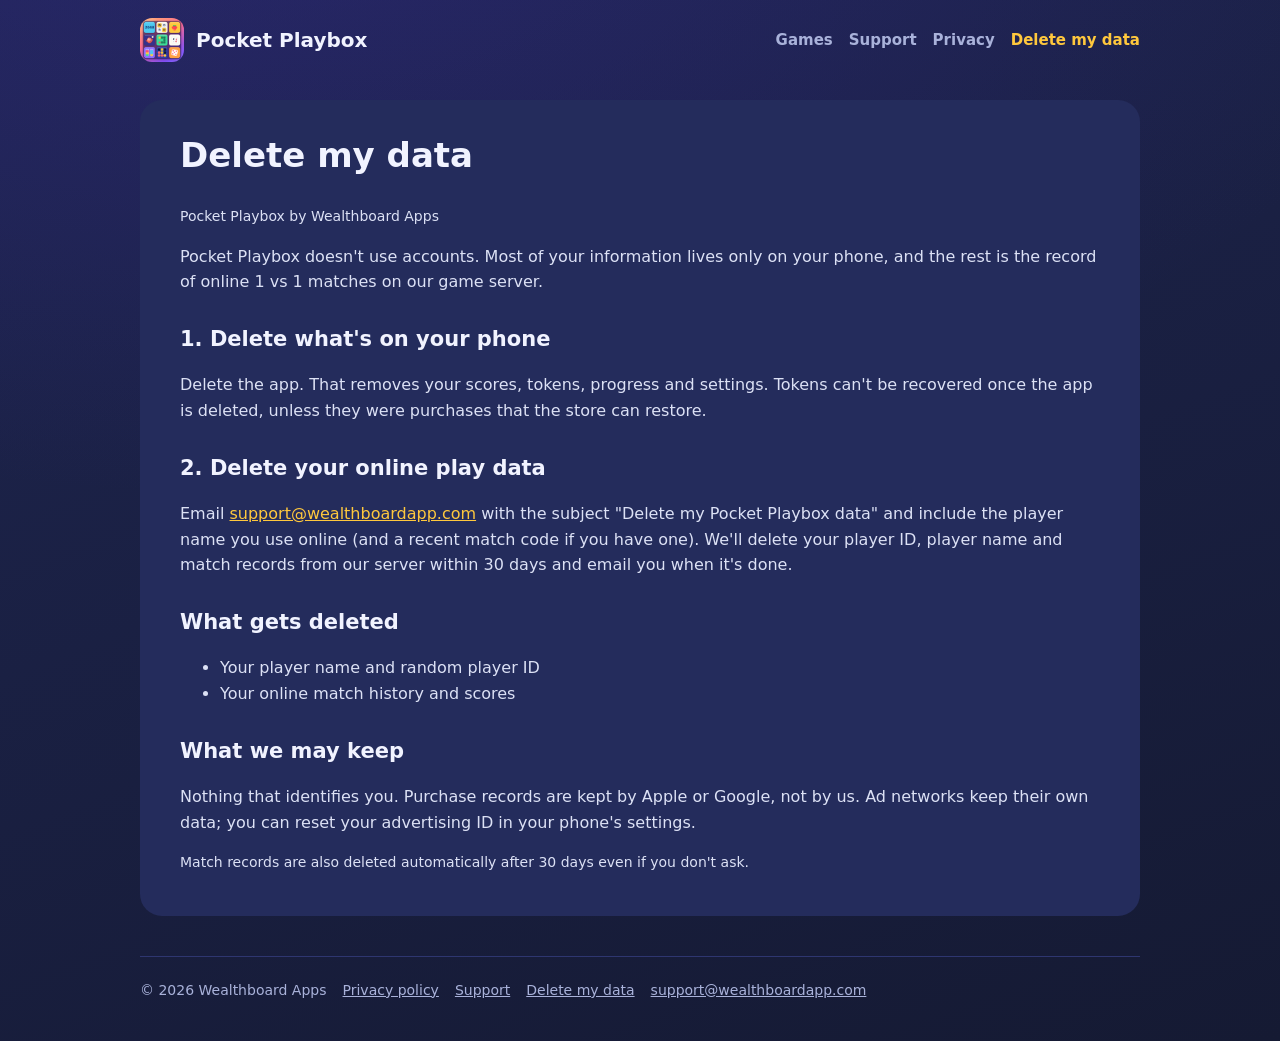
==== delete-data.html @ 3328b536 "Add files via upload site files" ====
<!doctype html><html lang="en"><head><meta charset="utf-8"><meta name="viewport" content="width=device-width,initial-scale=1">
<title>Delete my data · Pocket Playbox</title><meta name="description" content="Pocket Playbox: 43 offline mini-games in one app, from Kitchen Rush to Sudoku, Spelling Bee and Darts.">
<link rel="icon" href="favicon.png"><link rel="stylesheet" href="style.css"></head><body><div class="wrap">
<header class="top"><img src="img/icon.png" alt=""><a class="name" href="index.html">Pocket Playbox</a><nav><a href="index.html">Games</a><a href="support.html">Support</a><a href="privacy.html">Privacy</a><a href="delete-data.html" class=on>Delete my data</a></nav></header>
<div class="doc"><h1>Delete my data</h1><p class="muted">Pocket Playbox by Wealthboard Apps</p>
<p>Pocket Playbox doesn't use accounts. Most of your information lives only on your phone, and the rest is the record of online 1 vs 1 matches on our game server.</p>
<h2>1. Delete what's on your phone</h2>
<p>Delete the app. That removes your scores, tokens, progress and settings. Tokens can't be recovered once the app is deleted, unless they were purchases that the store can restore.</p>
<h2>2. Delete your online play data</h2>
<p>Email <a href="mailto:support@wealthboardapp.com?subject=Delete%20my%20Pocket%20Playbox%20data">support@wealthboardapp.com</a> with the subject "Delete my Pocket Playbox data" and include the player name you use online (and a recent match code if you have one). We'll delete your player ID, player name and match records from our server within 30 days and email you when it's done.</p>
<h2>What gets deleted</h2><ul><li>Your player name and random player ID</li><li>Your online match history and scores</li></ul>
<h2>What we may keep</h2><p>Nothing that identifies you. Purchase records are kept by Apple or Google, not by us. Ad networks keep their own data; you can reset your advertising ID in your phone's settings.</p>
<p class="muted">Match records are also deleted automatically after 30 days even if you don't ask.</p></div>
<footer><span>© 2026 Wealthboard Apps</span><a href="privacy.html">Privacy policy</a><a href="support.html">Support</a><a href="delete-data.html">Delete my data</a><a href="mailto:support@wealthboardapp.com">support@wealthboardapp.com</a></footer>
</div></body></html>
---- style.css ----
:root{--bg:#151A33;--bg2:#1E2550;--card:#242C5C;--ink:#F1F3FF;--ink2:#A9B2DA;--gold:#FFC83D;--coral:#FF6B6B;--mint:#3DDC97;--violet:#8B6CFF}
*{box-sizing:border-box}
body{margin:0;font-family:system-ui,-apple-system,"Segoe UI",Roboto,sans-serif;color:var(--ink);background:radial-gradient(1200px 600px at 20% -10%,#3A2A9A55,transparent),linear-gradient(160deg,var(--bg2),var(--bg));min-height:100vh;line-height:1.6}
a{color:var(--gold)}
.wrap{max-width:1040px;margin:0 auto;padding:0 20px}
header.top{display:flex;align-items:center;gap:12px;padding:18px 0}
header.top img{width:44px;height:44px;border-radius:12px}
header.top .name{font-weight:900;font-size:20px;color:var(--ink);text-decoration:none}
nav{margin-left:auto;display:flex;gap:16px;flex-wrap:wrap}
nav a{color:var(--ink2);text-decoration:none;font-weight:700;font-size:15px}
nav a:hover,nav a.on{color:var(--gold)}
.hero{display:grid;grid-template-columns:1.1fr .9fr;gap:36px;align-items:center;padding:40px 0 30px}
.hero h1{font-size:clamp(34px,5vw,56px);line-height:1.05;margin:0 0 14px;font-weight:900}
.hero h1 span{color:var(--gold)}
.hero p{color:var(--ink2);font-size:18px;margin:0 0 22px}
.badges{display:flex;gap:12px;flex-wrap:wrap}
.btn{display:inline-block;padding:12px 20px;border-radius:14px;font-weight:800;text-decoration:none;background:var(--gold);color:#4A3500;box-shadow:0 4px 0 #B8860B}
.btn.alt{background:var(--card);color:var(--ink);box-shadow:0 4px 0 #161C40}
.soon{font-size:13px;color:var(--ink2);margin-top:10px}
.mosaic{display:grid;grid-template-columns:repeat(3,1fr);gap:10px;transform:rotate(-3deg)}
.mosaic img{width:100%;border-radius:14px;box-shadow:0 8px 20px #0008}
.points{display:grid;grid-template-columns:repeat(4,1fr);gap:14px;margin:20px 0 40px}
.point{background:var(--card);border-radius:18px;padding:16px}
.point b{display:block;font-size:17px;margin-bottom:4px}
.point span{color:var(--ink2);font-size:14px}
h2{font-size:28px;margin:34px 0 6px;font-weight:900}
.cat{color:var(--ink2);margin:22px 0 10px;font-weight:800;text-transform:uppercase;font-size:13px;letter-spacing:.08em}
.grid{display:grid;grid-template-columns:repeat(auto-fill,minmax(170px,1fr));gap:14px}
.game{background:var(--card);border-radius:16px;overflow:hidden}
.game img{width:100%;display:block;aspect-ratio:4/3;object-fit:cover}
.game div{padding:8px 12px 12px}
.game b{display:block}
.game small{color:var(--ink2)}
.doc{background:var(--card);border-radius:22px;padding:28px clamp(18px,4vw,40px);margin:20px 0 40px}
.doc h1{margin-top:0;font-size:34px}
.doc h2{font-size:21px;margin:28px 0 6px}
.doc p,.doc li{color:#DCE1F5}
.muted{color:var(--ink2);font-size:14px}
.faq details{background:#1B2250;border-radius:14px;padding:12px 16px;margin:10px 0}
.faq summary{font-weight:800;cursor:pointer}
footer{border-top:1px solid #2E3670;padding:22px 0 40px;color:var(--ink2);font-size:14px;display:flex;gap:16px;flex-wrap:wrap}
footer a{color:var(--ink2)}
@media(max-width:780px){.hero{grid-template-columns:1fr}.points{grid-template-columns:1fr 1fr}nav{margin-left:0;width:100%}header.top{flex-wrap:wrap}}
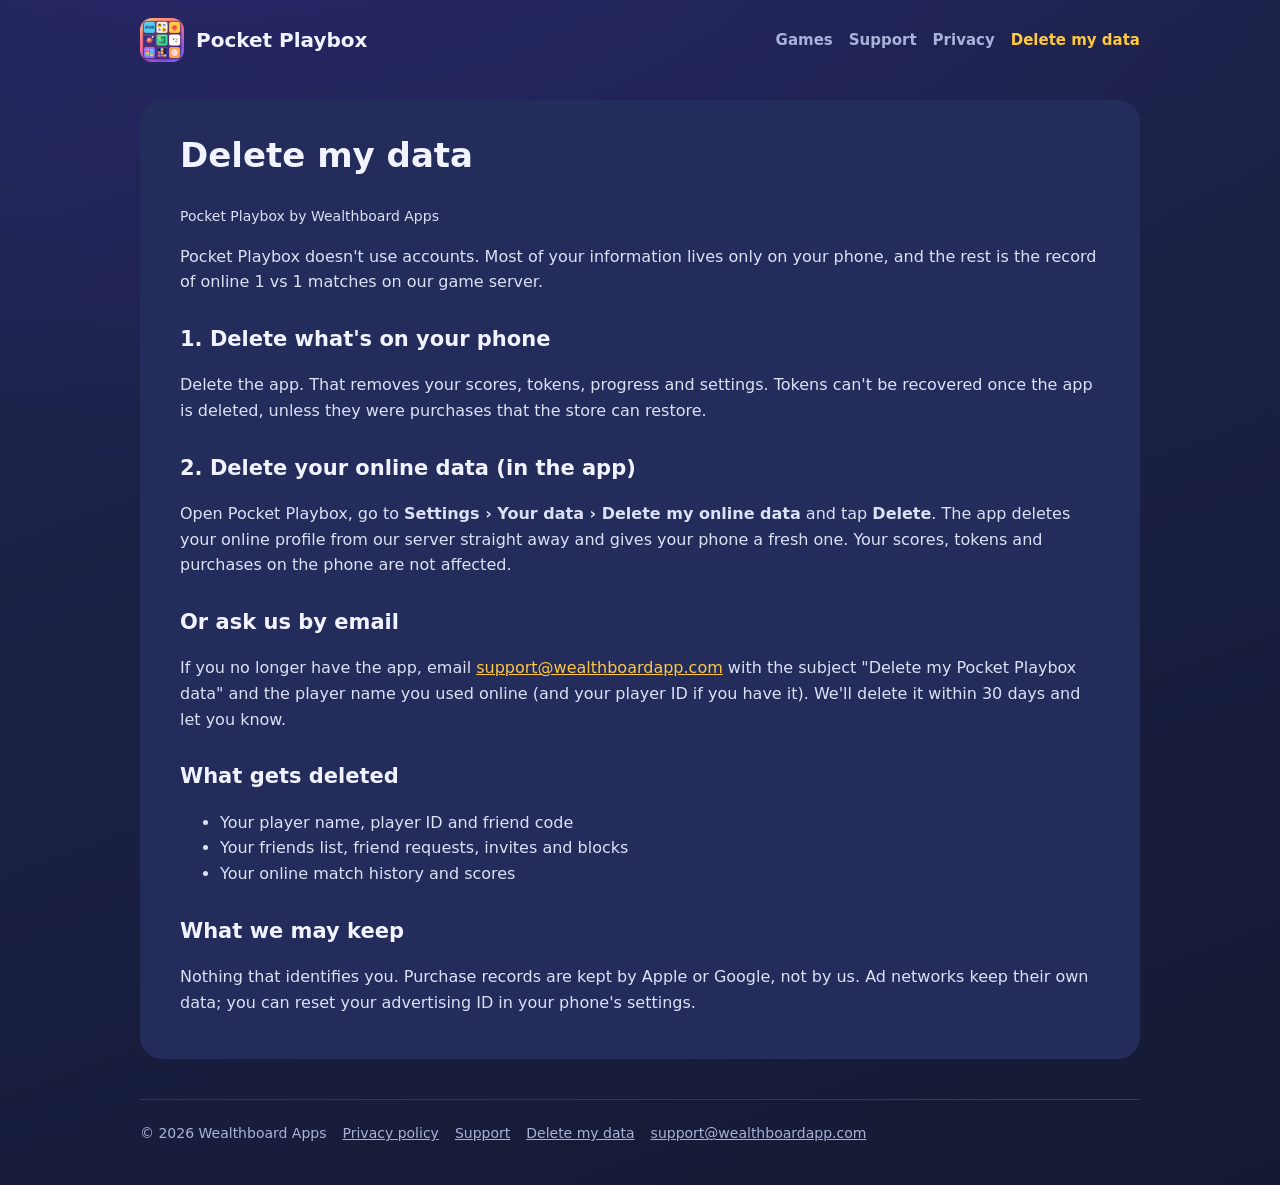
==== commit 101d190a: "uploaded edited html files" ====
--- a/delete-data.html
+++ b/delete-data.html
@@ -6,10 +6,12 @@
 <p>Pocket Playbox doesn't use accounts. Most of your information lives only on your phone, and the rest is the record of online 1 vs 1 matches on our game server.</p>
 <h2>1. Delete what's on your phone</h2>
 <p>Delete the app. That removes your scores, tokens, progress and settings. Tokens can't be recovered once the app is deleted, unless they were purchases that the store can restore.</p>
-<h2>2. Delete your online play data</h2>
-<p>Email <a href="mailto:support@wealthboardapp.com?subject=Delete%20my%20Pocket%20Playbox%20data">support@wealthboardapp.com</a> with the subject "Delete my Pocket Playbox data" and include the player name you use online (and a recent match code if you have one). We'll delete your player ID, player name and match records from our server within 30 days and email you when it's done.</p>
-<h2>What gets deleted</h2><ul><li>Your player name and random player ID</li><li>Your online match history and scores</li></ul>
+<h2>2. Delete your online data (in the app)</h2>
+<p>Open Pocket Playbox, go to <b>Settings › Your data › Delete my online data</b> and tap <b>Delete</b>. The app deletes your online profile from our server straight away and gives your phone a fresh one. Your scores, tokens and purchases on the phone are not affected.</p>
+<h2>Or ask us by email</h2>
+<p>If you no longer have the app, email <a href="mailto:support@wealthboardapp.com?subject=Delete%20my%20Pocket%20Playbox%20data">support@wealthboardapp.com</a> with the subject "Delete my Pocket Playbox data" and the player name you used online (and your player ID if you have it). We'll delete it within 30 days and let you know.</p>
+<h2>What gets deleted</h2><ul><li>Your player name, player ID and friend code</li><li>Your friends list, friend requests, invites and blocks</li><li>Your online match history and scores</li></ul>
 <h2>What we may keep</h2><p>Nothing that identifies you. Purchase records are kept by Apple or Google, not by us. Ad networks keep their own data; you can reset your advertising ID in your phone's settings.</p>
-<p class="muted">Match records are also deleted automatically after 30 days even if you don't ask.</p></div>
+</div>
 <footer><span>© 2026 Wealthboard Apps</span><a href="privacy.html">Privacy policy</a><a href="support.html">Support</a><a href="delete-data.html">Delete my data</a><a href="mailto:support@wealthboardapp.com">support@wealthboardapp.com</a></footer>
 </div></body></html>
